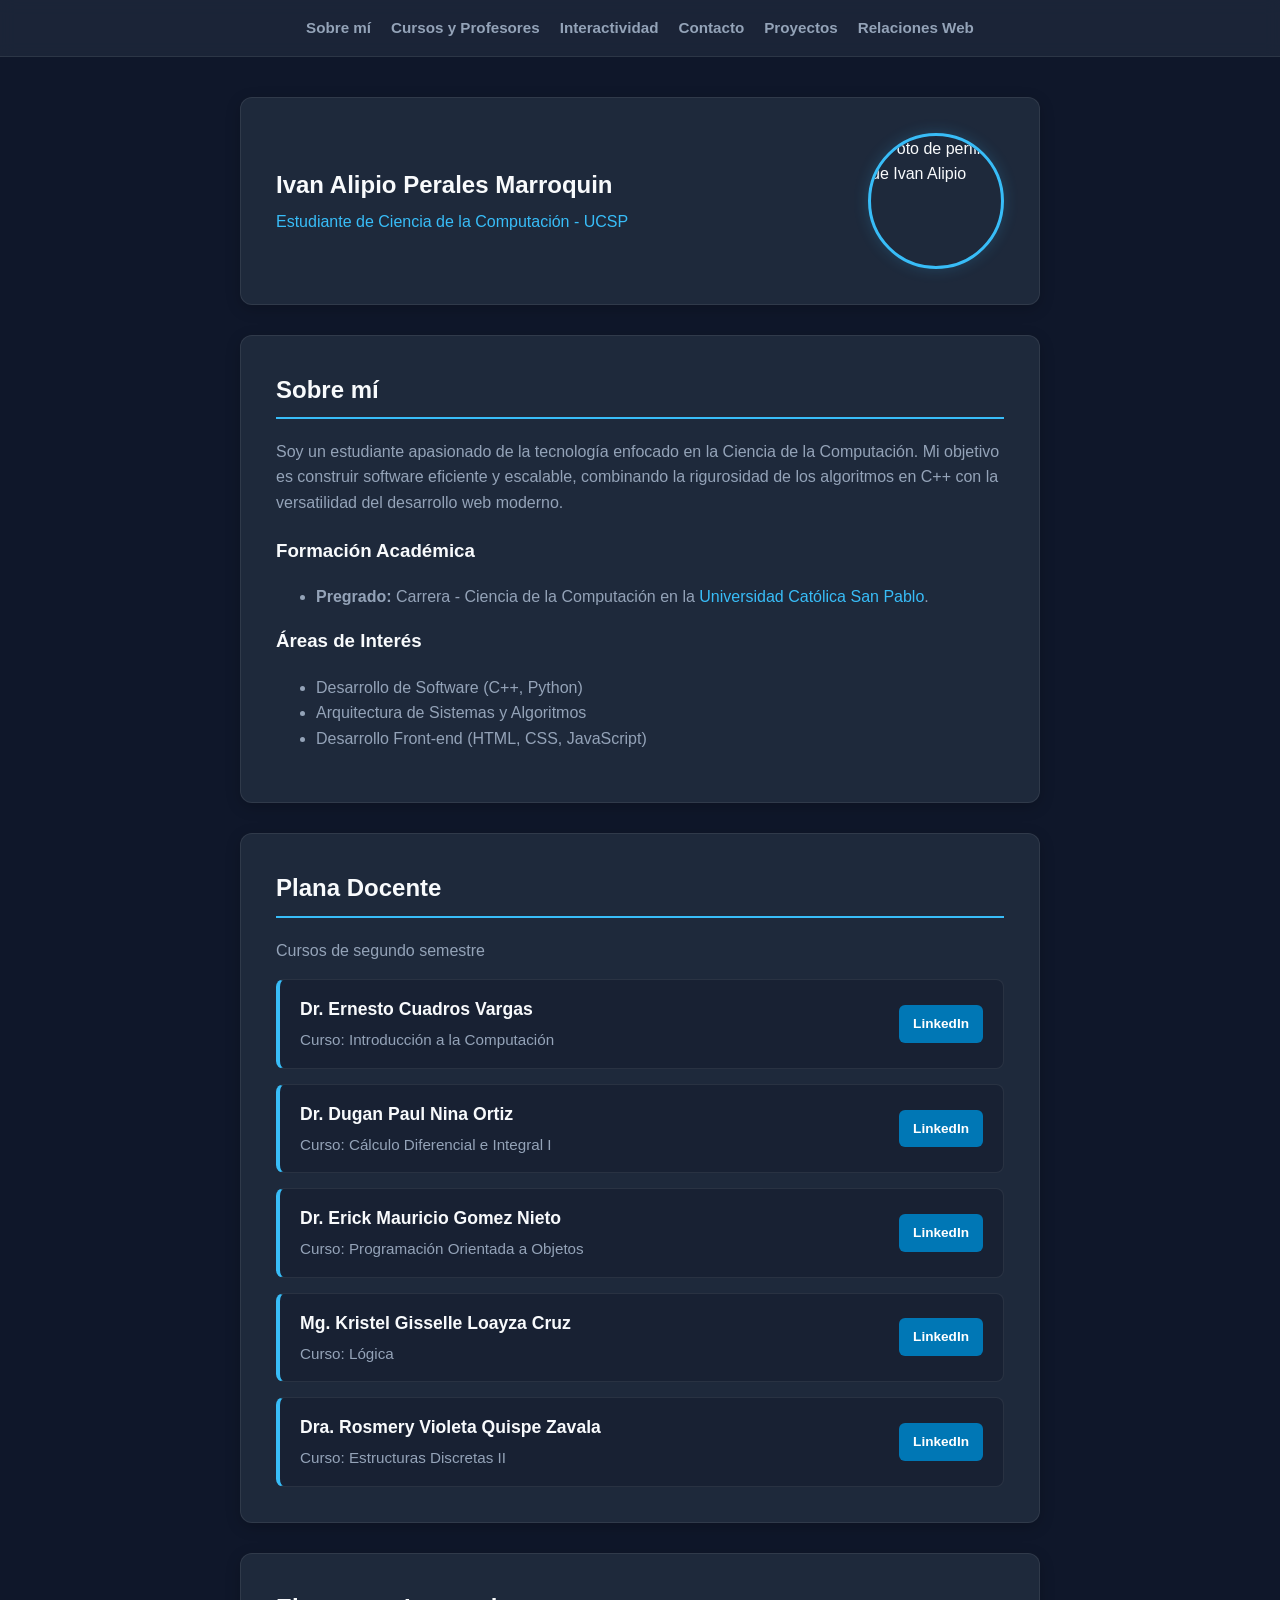
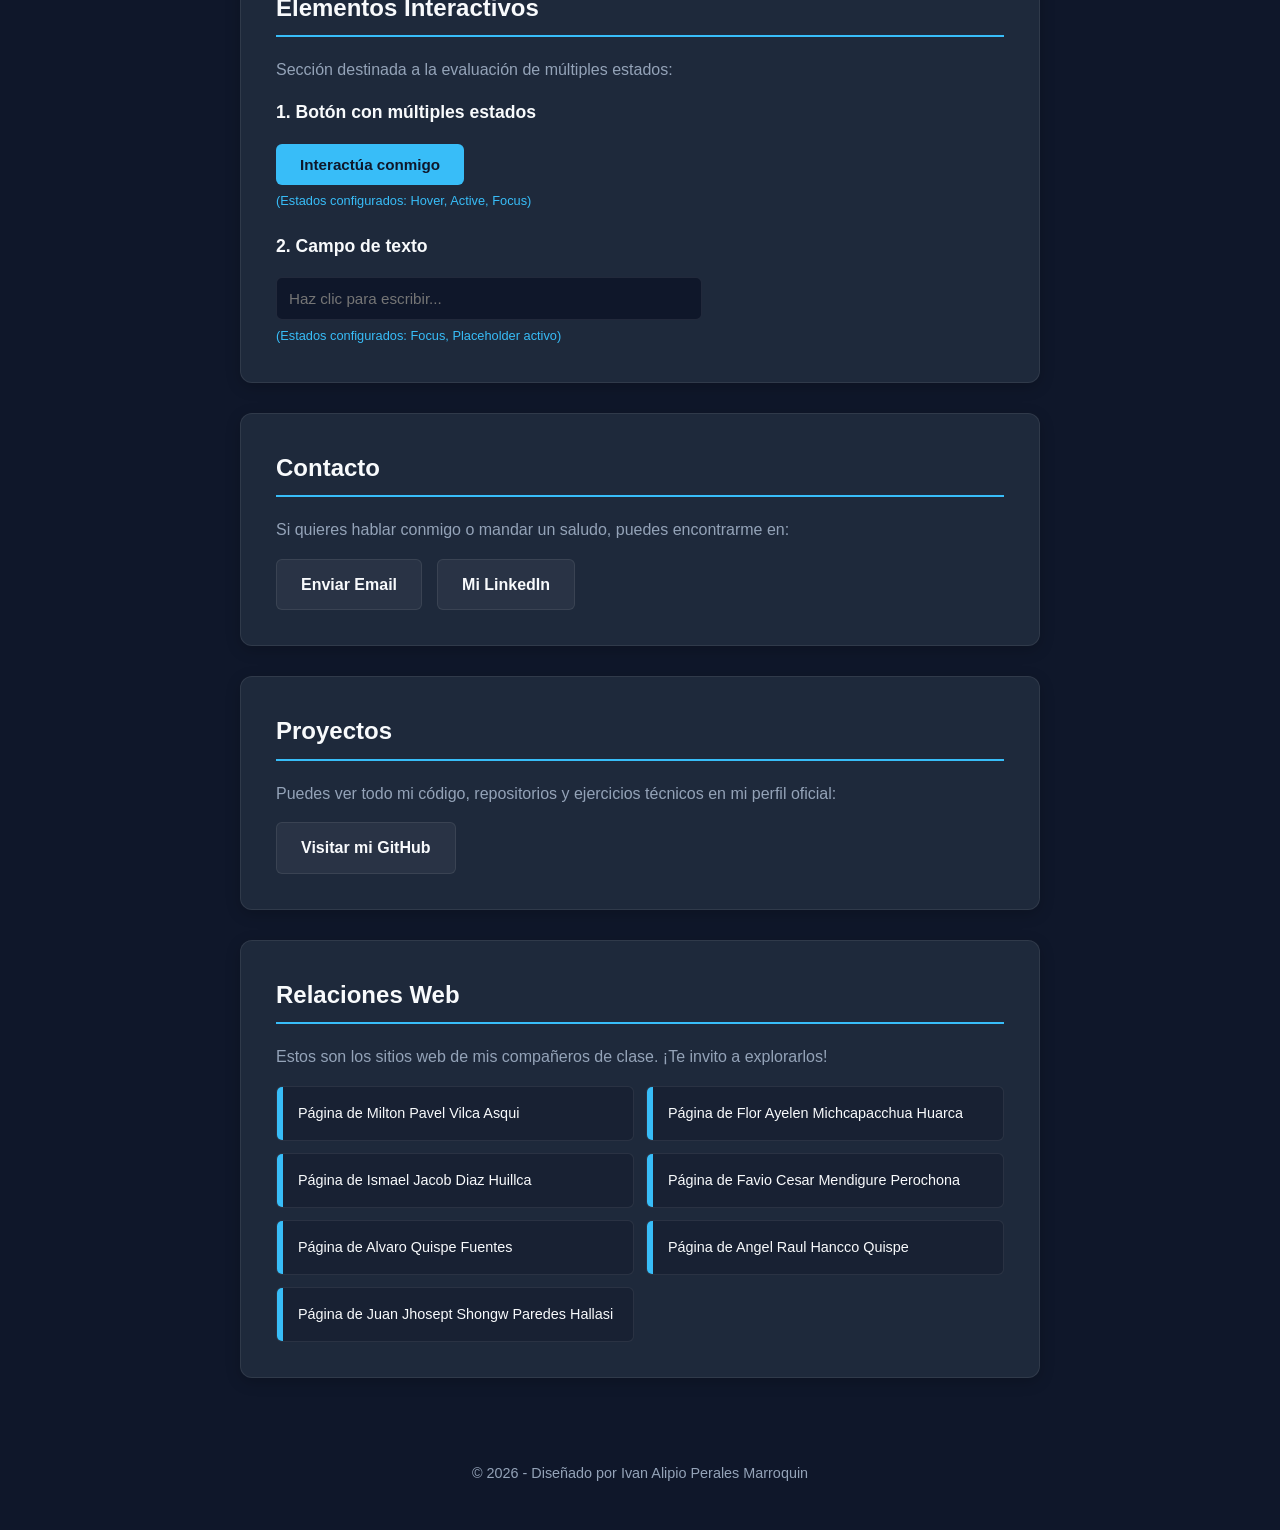
==== index.html @ 16fb468b "Update index.html" ====
<!DOCTYPE html>
<html lang="es">
<head>
    <meta charset="UTF-8">
    <meta name="viewport" content="width=device-width, initial-scale=1.0">
    <title>Ivan Alipio Perales Marroquin - Ciencia de la Computación | UCSP</title>
    <style>
        /* Paleta de colores Premium Oscuro (Sutil y Tecnológico) */
        :root {
            --bg-color: #0f172a;
            --card-bg: #1e293b;
            --text-main: #f8fafc;
            --text-muted: #94a3b8;
            --accent: #38bdf8;
            --accent-hover: #0ea5e9;
            --border-color: rgba(255, 255, 255, 0.08);
        }

        body {
            font-family: 'Segoe UI', Tahoma, Geneva, Verdana, sans-serif;
            background-color: var(--bg-color);
            color: var(--text-main);
            margin: 0;
            padding: 0;
            line-height: 1.6;
        }

        /* Menú de Navegación */
        header {
            background-color: rgba(30, 41, 59, 0.8);
            backdrop-filter: blur(8px);
            border-bottom: 1px solid var(--border-color);
            position: sticky;
            top: 0;
            z-index: 1000;
        }

        nav ul {
            list-style: none;
            display: flex;
            justify-content: center;
            margin: 0;
            padding: 15px 0;
            gap: 20px;
        }

        nav ul li a {
            text-decoration: none;
            color: var(--text-muted);
            font-weight: 600;
            font-size: 0.95rem;
            transition: color 0.2s ease;
        }

        nav ul li a:hover {
            color: var(--accent);
        }

        /* Contenedor Principal */
        main {
            max-width: 800px;
            margin: 40px auto;
            padding: 0 20px;
        }

        section {
            background: var(--card-bg);
            padding: 35px;
            margin-bottom: 30px;
            border-radius: 12px;
            box-shadow: 0 4px 15px rgba(0, 0, 0, 0.2);
            border: 1px solid var(--border-color);
        }

        h1, h2, h3 {
            margin-top: 0;
            color: var(--text-main);
        }

        h2 {
            border-bottom: 2px solid var(--accent);
            padding-bottom: 8px;
            font-size: 1.5rem;
        }

        p {
            color: var(--text-muted);
        }

        /* Cabecera de presentación */
        .presentacion-cabecera {
            display: flex;
            justify-content: space-between;
            align-items: center;
            flex-wrap: wrap;
            gap: 20px;
        }

        .foto-perfil {
            width: 130px;
            height: 130px;
            border-radius: 50%;
            object-fit: cover;
            border: 3px solid var(--accent);
            box-shadow: 0 0 15px rgba(56, 189, 248, 0.2);
        }

        /* Enlaces */
        a {
            color: var(--accent);
            text-decoration: none;
            transition: all 0.2s;
        }

        a:hover {
            color: var(--text-main);
            text-decoration: underline;
        }

        a:visited {
            color: #c084fc; /* Estado visitado en morado elegante */
        }

        /* Plana Docente - Tarjetas */
        .lista-profesores {
            display: flex;
            flex-direction: column;
            gap: 15px;
        }

        .tarjeta-profesor {
            display: flex;
            justify-content: space-between;
            align-items: center;
            background: rgba(15, 23, 42, 0.4);
            padding: 15px 20px;
            border-radius: 8px;
            border-left: 4px solid var(--accent);
            border-top: 1px solid var(--border-color);
            border-right: 1px solid var(--border-color);
            border-bottom: 1px solid var(--border-color);
        }

        .tarjeta-profesor h3 {
            margin: 0 0 5px 0;
            font-size: 1.1rem;
        }

        .tarjeta-profesor p {
            margin: 0;
            font-size: 0.95rem;
        }

        .linkedin-profe {
            background-color: #0077b5;
            color: white !important;
            padding: 8px 14px;
            border-radius: 6px;
            font-size: 0.85rem;
            font-weight: bold;
        }

        .linkedin-profe:hover {
            background-color: #005582;
            text-decoration: none;
            transform: translateY(-1px);
        }

        /* Elementos Interactivos Requeridos */
        .btn-interactivo {
            background-color: var(--accent);
            color: #0f172a;
            border: none;
            padding: 12px 24px;
            border-radius: 6px;
            cursor: pointer;
            font-weight: bold;
            font-size: 0.95rem;
            transition: all 0.2s ease;
        }

        .btn-interactivo:hover {
            background-color: var(--accent-hover); /* Hover */
            transform: translateY(-2px);
        }

        .btn-interactivo:active {
            transform: translateY(0); /* Active */
        }

        .btn-interactivo:focus {
            outline: 3px solid var(--text-main); /* Focus */
            outline-offset: 2px;
        }

        .entrada-interactiva {
            width: 100%;
            max-width: 400px;
            padding: 12px;
            background-color: var(--bg-color);
            border: 1px solid var(--border-color);
            border-radius: 6px;
            color: var(--text-main);
            font-size: 0.95rem;
            transition: all 0.2s;
        }

        .entrada-interactiva:focus {
            outline: none;
            border-color: var(--accent);
            box-shadow: 0 0 8px rgba(56, 189, 248, 0.3);
        }

        small {
            color: var(--accent);
            display: block;
            margin-top: 6px;
            font-size: 0.8rem;
        }

        /* Contacto y Proyectos */
        .redes, .contenedor-enlace-github {
            display: flex;
            gap: 15px;
            margin-top: 15px;
        }

        .boton-contacto, .boton-github {
            background-color: rgba(255, 255, 255, 0.05);
            border: 1px solid var(--border-color);
            color: var(--text-main) !important;
            padding: 12px 24px;
            border-radius: 6px;
            font-weight: bold;
            transition: all 0.2s;
        }

        .boton-contacto:hover, .boton-github:hover {
            background-color: var(--accent);
            color: #0f172a !important;
            text-decoration: none;
            border-color: var(--accent);
        }

        /* Relaciones Web - Tarjetas de Compañeros */
        .contenedor-cards-compañeros {
            display: grid;
            grid-template-columns: 1fr 1fr;
            gap: 12px;
            margin-top: 15px;
        }

        @media (max-width: 600px) {
            .contenedor-cards-compañeros {
                grid-template-columns: 1fr;
            }
        }

        .card-compañero {
            display: flex;
            background: rgba(15, 23, 42, 0.4);
            border: 1px solid var(--border-color);
            border-radius: 6px;
            overflow: hidden;
            color: var(--text-main) !important;
            transition: all 0.2s;
        }

        .card-compañero:hover {
            transform: translateY(-2px);
            border-color: var(--accent);
            box-shadow: 0 4px 12px rgba(56, 189, 248, 0.1);
            text-decoration: none;
        }

        .barra-lateral {
            width: 6px;
            background-color: var(--accent);
        }

        .card-compañero span {
            padding: 15px;
            font-size: 0.9rem;
            font-weight: 500;
        }

        /* Footer */
        footer {
            text-align: center;
            padding: 30px;
            color: var(--text-muted);
            font-size: 0.9rem;
        }
    </style>
</head>
<body>

    <header>
        <nav>
            <ul>
                <li><a href="#sobre-mi">Sobre mí</a></li>
                <li><a href="#profesores">Cursos y Profesores</a></li>
                <li><a href="#interactividad">Interactividad</a></li>
                <li><a href="#contacto">Contacto</a></li>
                <li><a href="#proyectos">Proyectos</a></li>
                <li><a href="#relaciones-web">Relaciones Web</a></li> 
            </ul>
        </nav>
    </header>

    <main>
        <!-- Presentación Cabecera -->
        <section id="presentacion">
            <div class="presentacion-cabecera">
                <div>
                    <h1 style="margin-bottom: 5px;">Ivan Alipio Perales Marroquin</h1>
                    <p style="margin: 0; color: var(--accent);">Estudiante de Ciencia de la Computación - UCSP</p>
                </div>
                <!-- ESPACIO PARA TU FOTO (Sube tu foto con el nombre "yo.jpg" o cambia la ruta) -->
                <img src="yo.jpg" alt="Foto de perfil de Ivan Alipio" class="foto-perfil">
            </div>
        </section>

        <!-- Detalle Sobre Mí -->
        <section id="sobre-mi">
            <h2>Sobre mí</h2>
            <p>Soy un estudiante apasionado de la tecnología enfocado en la Ciencia de la Computación. Mi objetivo es construir software eficiente y escalable, combinando la rigurosidad de los algoritmos en C++ con la versatilidad del desarrollo web moderno.</p>

            <div class="cv-detalles">
                <h3 style="margin-top: 20px;">Formación Académica</h3>
                <ul style="color: var(--text-muted);">
                    <li><strong>Pregrado:</strong> Carrera - Ciencia de la Computación en la <a href="https://ucsp.edu.pe/" target="_blank">Universidad Católica San Pablo</a>.</li>
                </ul>

                <h3>Áreas de Interés</h3>
                <ul style="color: var(--text-muted);">
                    <li>Desarrollo de Software (C++, Python)</li>
                    <li>Arquitectura de Sistemas y Algoritmos</li>
                    <li>Desarrollo Front-end (HTML, CSS, JavaScript)</li>
                </ul>
            </div>
        </section>

        <!-- Plana Docente -->
        <section id="profesores">
            <h2>Plana Docente</h2>
            <p>Cursos de segundo semestre</p>
    
            <div class="lista-profesores">
                <article class="tarjeta-profesor">
                    <div class="info-profe">
                        <h3>Dr. Ernesto Cuadros Vargas</h3>
                        <p>Curso: Introducción a la Computación</p>
                    </div>
                    <a href="https://www.linkedin.com/in/ecuadrosv/" target="_blank" class="linkedin-profe">LinkedIn</a>
                </article>

                <article class="tarjeta-profesor">
                    <div class="info-profe">
                        <h3>Dr. Dugan Paul Nina Ortiz</h3>
                        <p>Curso: Cálculo Diferencial e Integral I</p>
                    </div>
                    <a href="https://www.linkedin.com/in/dugan-paul-nina-ortiz-ab875774/" target="_blank" class="linkedin-profe">LinkedIn</a>
                </article>
                
                <article class="tarjeta-profesor">
                    <div class="info-profe">
                        <h3>Dr. Erick Mauricio Gomez Nieto</h3>
                        <p>Curso: Programación Orientada a Objetos</p>
                    </div>
                    <a href="https://www.linkedin.com/in/erick-gomez-nieto-24210130/" target="_blank" class="linkedin-profe">LinkedIn</a>
                </article>
                
                <article class="tarjeta-profesor">
                    <div class="info-profe">
                        <h3>Mg. Kristel Gisselle Loayza Cruz</h3>
                        <p>Curso: Lógica</p>
                    </div>
                    <a href="https://www.linkedin.com/in/kristel-gisselle-loayza-cruz-abb3b039b/" target="_blank" class="linkedin-profe">LinkedIn</a>
                </article>

                <article class="tarjeta-profesor">
                    <div class="info-profe">
                        <h3>Dra. Rosmery Violeta Quispe Zavala</h3>
                        <p>Curso: Estructuras Discretas II</p>
                    </div>
                    <a href="https://www.linkedin.com/in/rosmery-violeta-quispe-zavala-58374638/" target="_blank" class="linkedin-profe">LinkedIn</a>
                </article>
            </div>
        </section>

        <!-- Estados Interactivos Obligatorios para la nota -->
        <section id="interactividad">
            <h2>Elementos Interactivos</h2>
            <p>Sección destinada a la evaluación de múltiples estados:</p>
            
            <div style="margin-bottom: 20px;">
                <h3 style="font-size: 1.1rem;">1. Botón con múltiples estados</h3>
                <button class="btn-interactivo">Interactúa conmigo</button>
                <small>(Estados configurados: Hover, Active, Focus)</small>
            </div>

            <div>
                <h3 style="font-size: 1.1rem;">2. Campo de texto</h3>
                <input type="text" class="entrada-interactiva" placeholder="Haz clic para escribir...">
                <small>(Estados configurados: Focus, Placeholder activo)</small>
            </div>
        </section>

        <!-- Contacto (Listo para tus enlaces) -->
        <section id="contacto">
            <h2>Contacto</h2>
            <p>Si quieres hablar conmigo o mandar un saludo, puedes encontrarme en:</p>
            <div class="redes">
                <!-- REEMPLAZA EL ENLACE CON TU CORREO ELECTRÓNICO REAL -->
                <a href="mailto:tu.correo@ucsp.edu.pe" class="boton-contacto">Enviar Email</a>
                <!-- PEGA AQUÍ TU ENLACE REAL DE LINKEDIN REEMPLAZANDO EL '#' -->
                <a href="#" target="_blank" class="boton-contacto">Mi LinkedIn</a>
            </div>
        </section>

        <!-- Proyectos (Listo para tu enlace) -->
        <section id="proyectos">
            <h2>Proyectos</h2>
            <p>Puedes ver todo mi código, repositorios y ejercicios técnicos en mi perfil oficial:</p>
            <div class="contenedor-enlace-github">
                <!-- PEGA AQUÍ TU ENLACE REAL DE GITHUB REEMPLAZANDO EL '#' -->
                <a href="#" target="_blank" class="boton-github">Visitar mi GitHub</a>
            </div>
        </section>

        <!-- Relaciones Web (PageRank completo de tus compañeros) -->
        <section id="relaciones-web">
            <h2>Relaciones Web</h2>
            <p>Estos son los sitios web de mis compañeros de clase. ¡Te invito a explorarlos!</p>
            
            <div class="contenedor-cards-compañeros">
                <a href="https://09mva.github.io/Proyectos/" target="_blank" class="card-compañero">
                    <div class="barra-lateral"></div>
                    <span>Página de Milton Pavel Vilca Asqui</span>
                </a>

                <a href="https://ayelen11.github.io/flor-ayelen-michcapacchua-huarca/" target="_blank" class="card-compañero">
                    <div class="barra-lateral"></div>
                    <span>Página de Flor Ayelen Michcapacchua Huarca</span>
                </a>

                <a href="https://cdnglm.github.io/" target="_blank" class="card-compañero">
                    <div class="barra-lateral"></div>
                    <span>Página de Ismael Jacob Diaz Huillca</span>
                </a>

                <a href="https://faviom15.github.io/favio-cesar-portfolio/" target="_blank" class="card-compañero">
                    <div class="barra-lateral"></div>
                    <span>Página de Favio Cesar Mendigure Perochona</span>
                </a>

                <a href="https://alvaroqu.github.io/" target="_blank" class="card-compañero">
                    <div class="barra-lateral"></div>
                    <span>Página de Alvaro Quispe Fuentes</span>
                </a>

                <a href="https://angel-hancco.github.io/" target="_blank" class="card-compañero">
                    <div class="barra-lateral"></div>
                    <span>Página de Angel Raul Hancco Quispe</span>
                </a>

                <a href="https://jhshongw08.github.io/juanjosheptshongwparedesallasi/" target="_blank" class="card-compañero">
                    <div class="barra-lateral"></div>
                    <span>Página de Juan Jhosept Shongw Paredes Hallasi</span>
                </a>
            </div>
        </section>
    </main>

    <footer>
        <p>&copy; 2026 - Diseñado por Ivan Alipio Perales Marroquin</p>
    </footer>

</body>
</html>
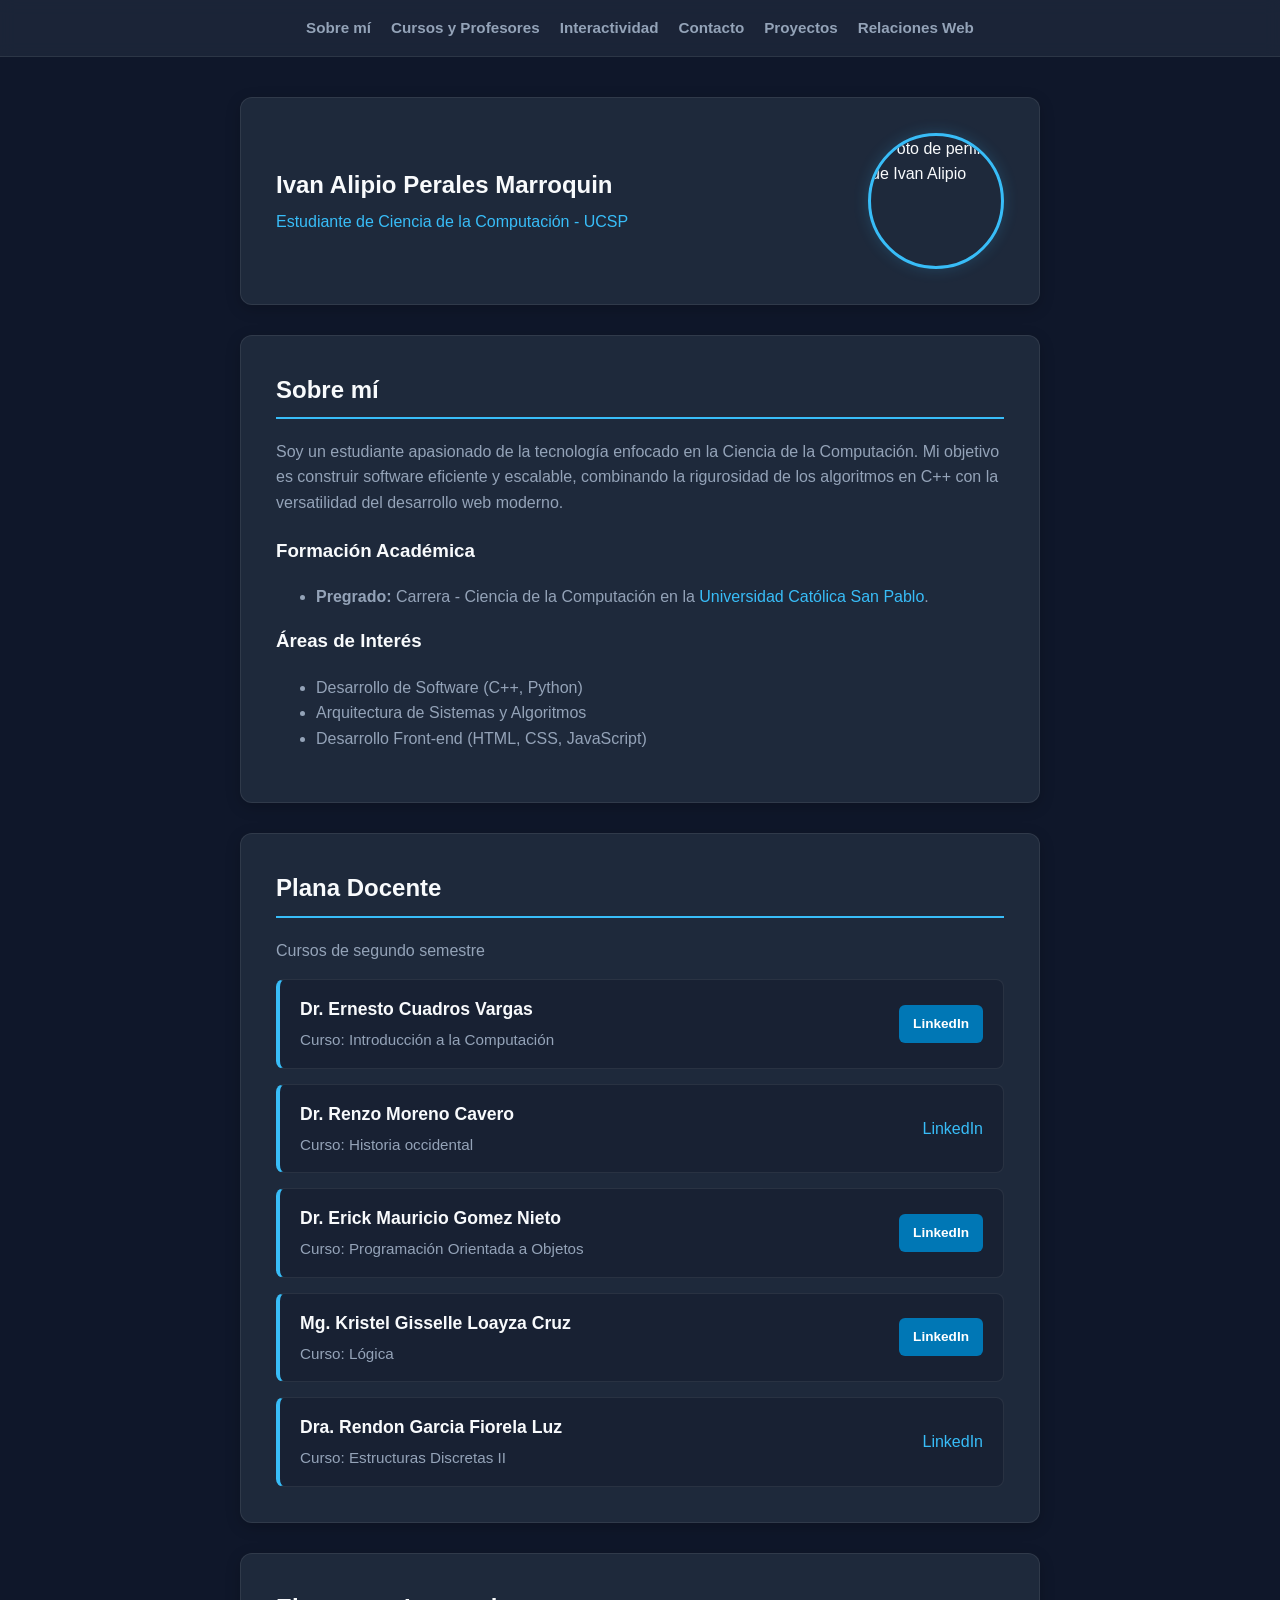
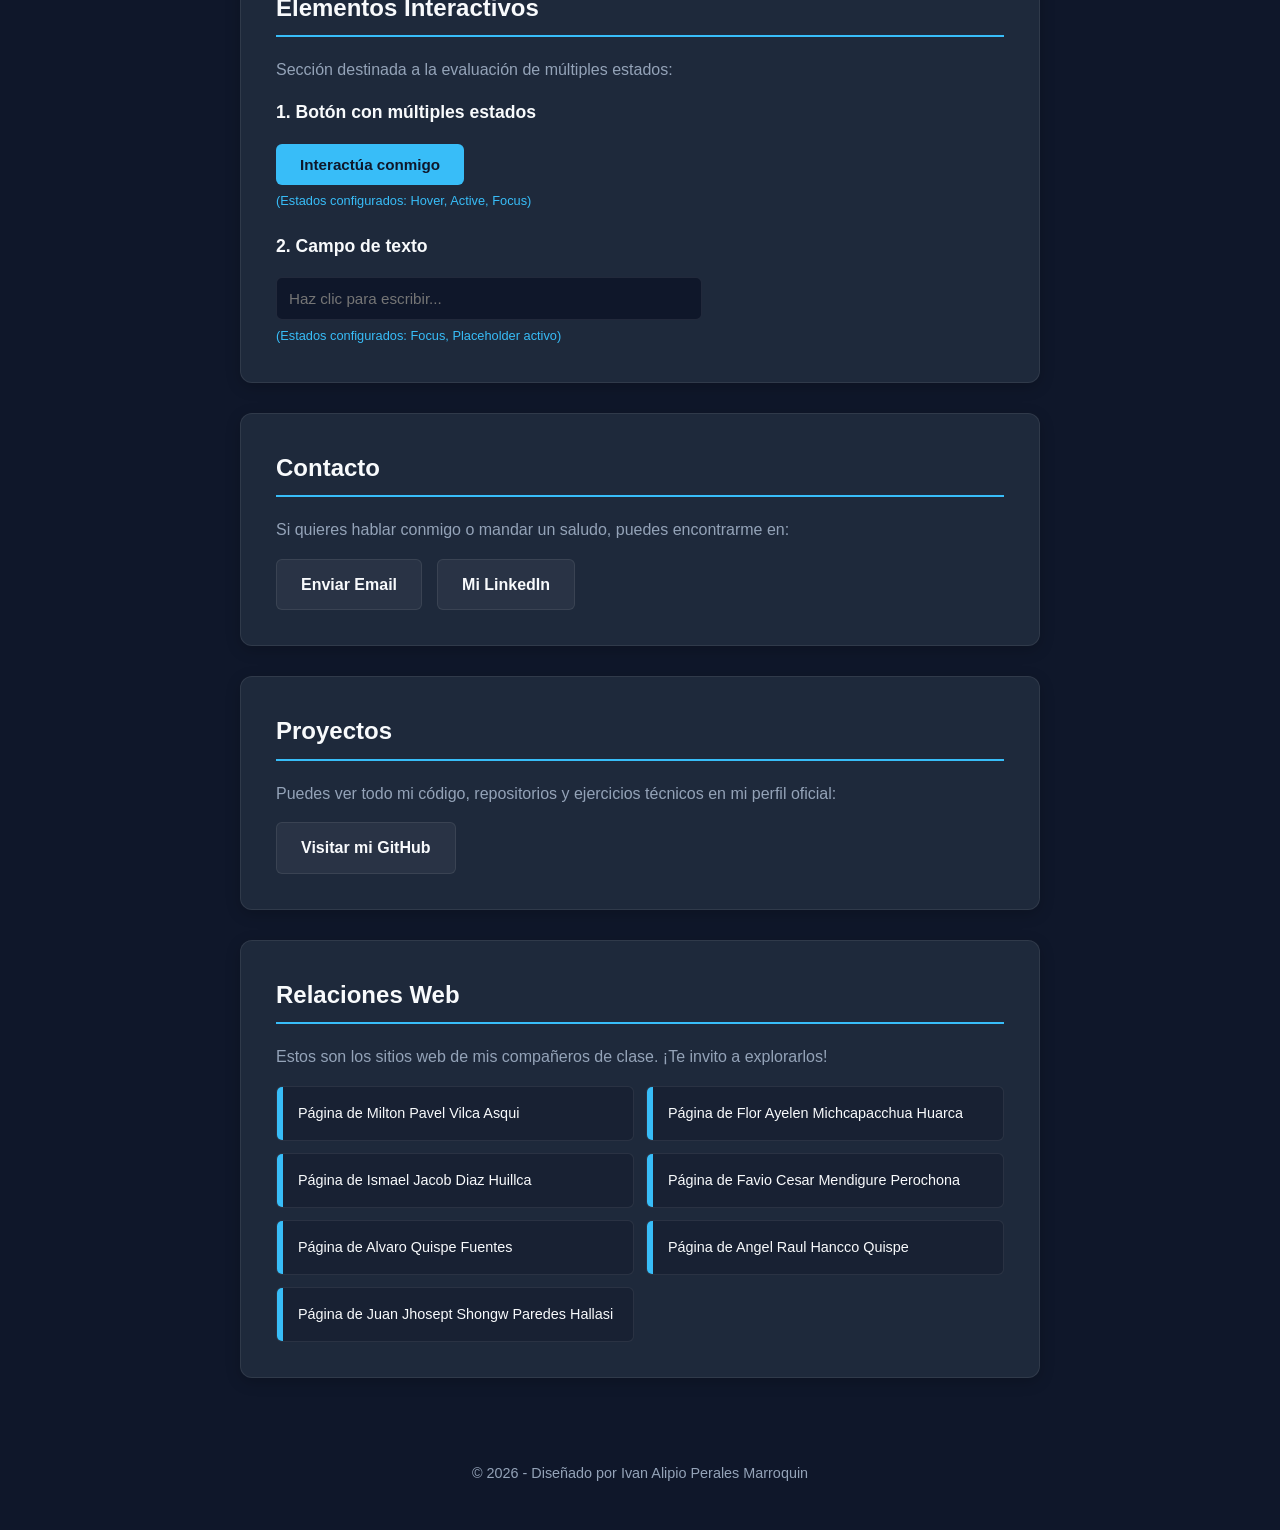
==== commit e6029761: "Update index.html" ====
--- a/index.html
+++ b/index.html
@@ -357,10 +357,10 @@
 
                 <article class="tarjeta-profesor">
                     <div class="info-profe">
-                        <h3>Dr. Dugan Paul Nina Ortiz</h3>
-                        <p>Curso: Cálculo Diferencial e Integral I</p>
+                        <h3>Dr. Renzo Moreno Cavero</h3>
+                        <p>Curso: Historia occidental</p>
                     </div>
-                    <a href="https://www.linkedin.com/in/dugan-paul-nina-ortiz-ab875774/" target="_blank" class="linkedin-profe">LinkedIn</a>
+                    <a href="rmoreno@ucsp.edu.pe">LinkedIn</a>
                 </article>
                 
                 <article class="tarjeta-profesor">
@@ -381,10 +381,10 @@
 
                 <article class="tarjeta-profesor">
                     <div class="info-profe">
-                        <h3>Dra. Rosmery Violeta Quispe Zavala</h3>
+                        <h3>Dra. Rendon Garcia Fiorela Luz </h3>
                         <p>Curso: Estructuras Discretas II</p>
                     </div>
-                    <a href="https://www.linkedin.com/in/rosmery-violeta-quispe-zavala-58374638/" target="_blank" class="linkedin-profe">LinkedIn</a>
+                    <a href="https://www.linkedin.com/in/fiorella-luz-romero-g%C3%B3mez-1a6702138/">LinkedIn</a>
                 </article>
             </div>
         </section>
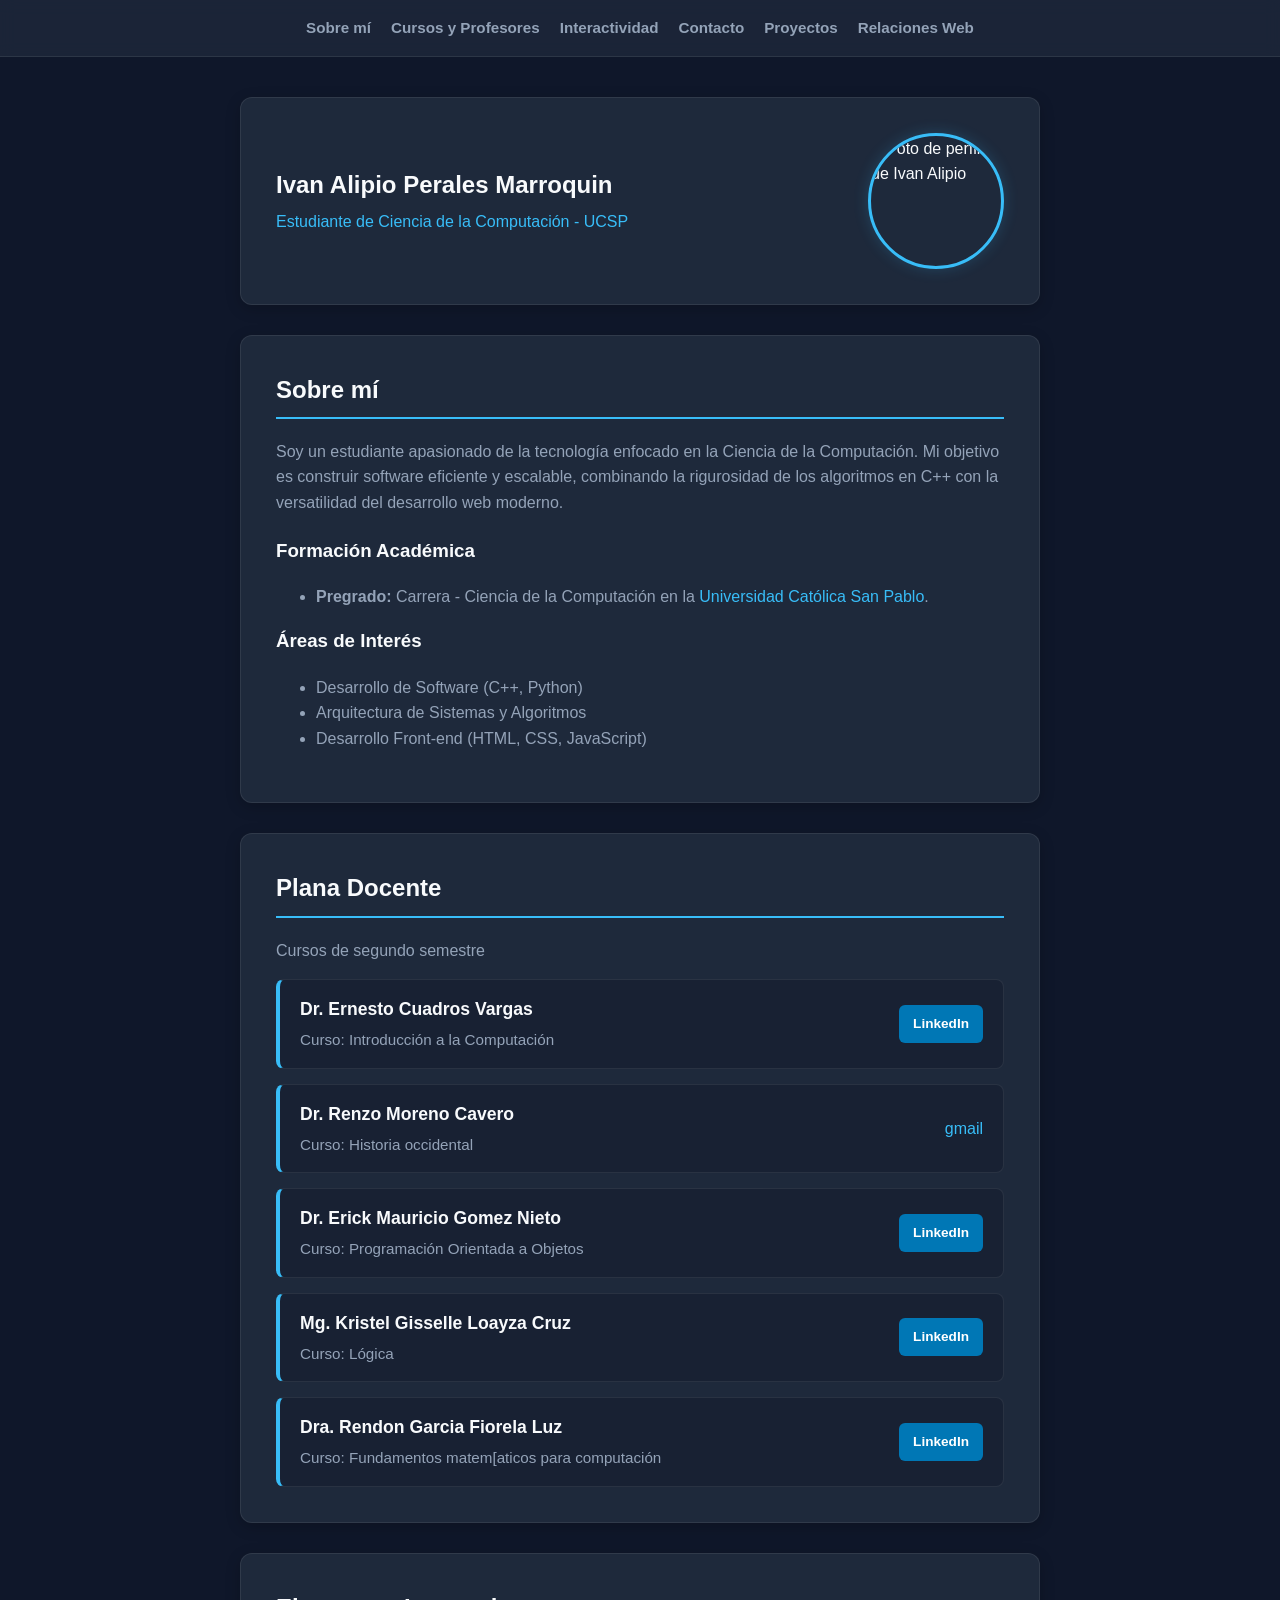
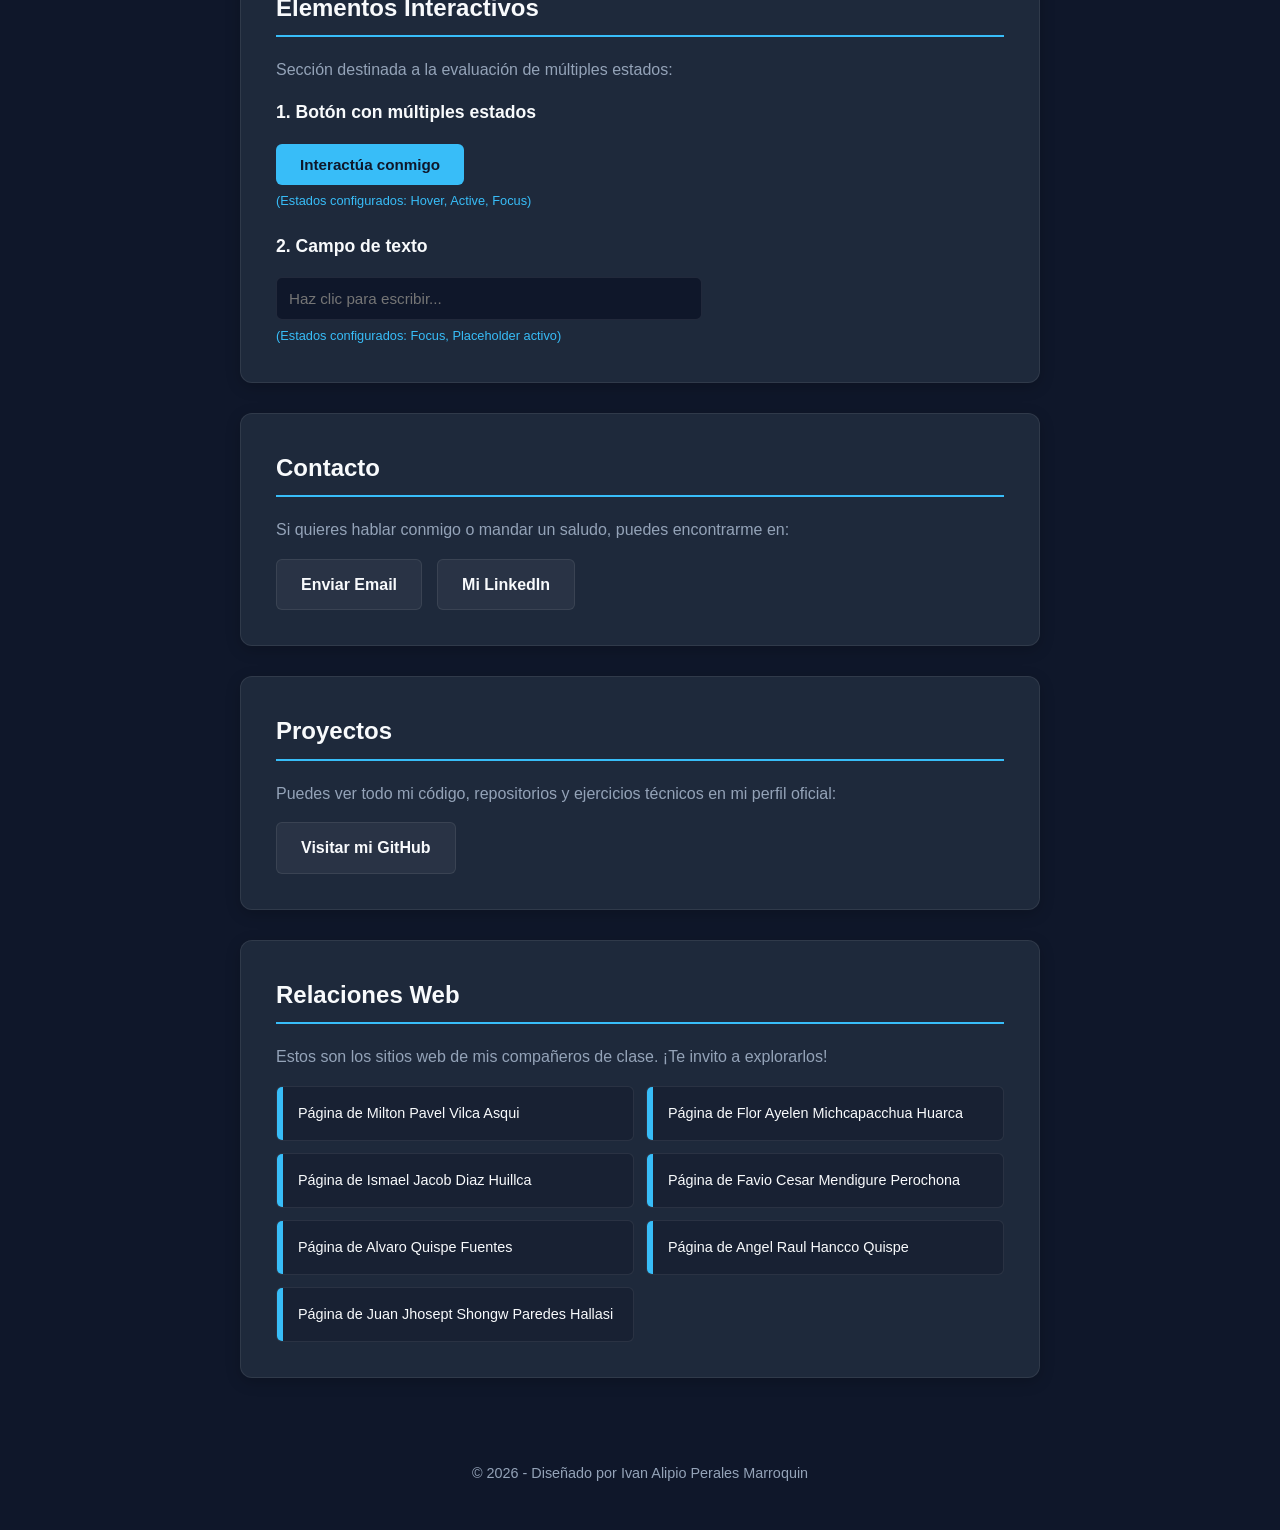
==== commit 768d4d62: "Update index.html" ====
--- a/index.html
+++ b/index.html
@@ -360,7 +360,7 @@
                         <h3>Dr. Renzo Moreno Cavero</h3>
                         <p>Curso: Historia occidental</p>
                     </div>
-                    <a href="rmoreno@ucsp.edu.pe">LinkedIn</a>
+                    <a href="rmoreno@ucsp.edu.pe">gmail</a>
                 </article>
                 
                 <article class="tarjeta-profesor">
@@ -382,9 +382,9 @@
                 <article class="tarjeta-profesor">
                     <div class="info-profe">
                         <h3>Dra. Rendon Garcia Fiorela Luz </h3>
-                        <p>Curso: Estructuras Discretas II</p>
+                        <p>Curso: Fundamentos matem[aticos para computación</p>
                     </div>
-                    <a href="https://www.linkedin.com/in/fiorella-luz-romero-g%C3%B3mez-1a6702138/">LinkedIn</a>
+                    <a href="https://www.linkedin.com/in/fiorella-luz-romero-g%C3%B3mez-1a6702138/" target="_blank" class="linkedin-profe">LinkedIn</a>
                 </article>
             </div>
         </section>
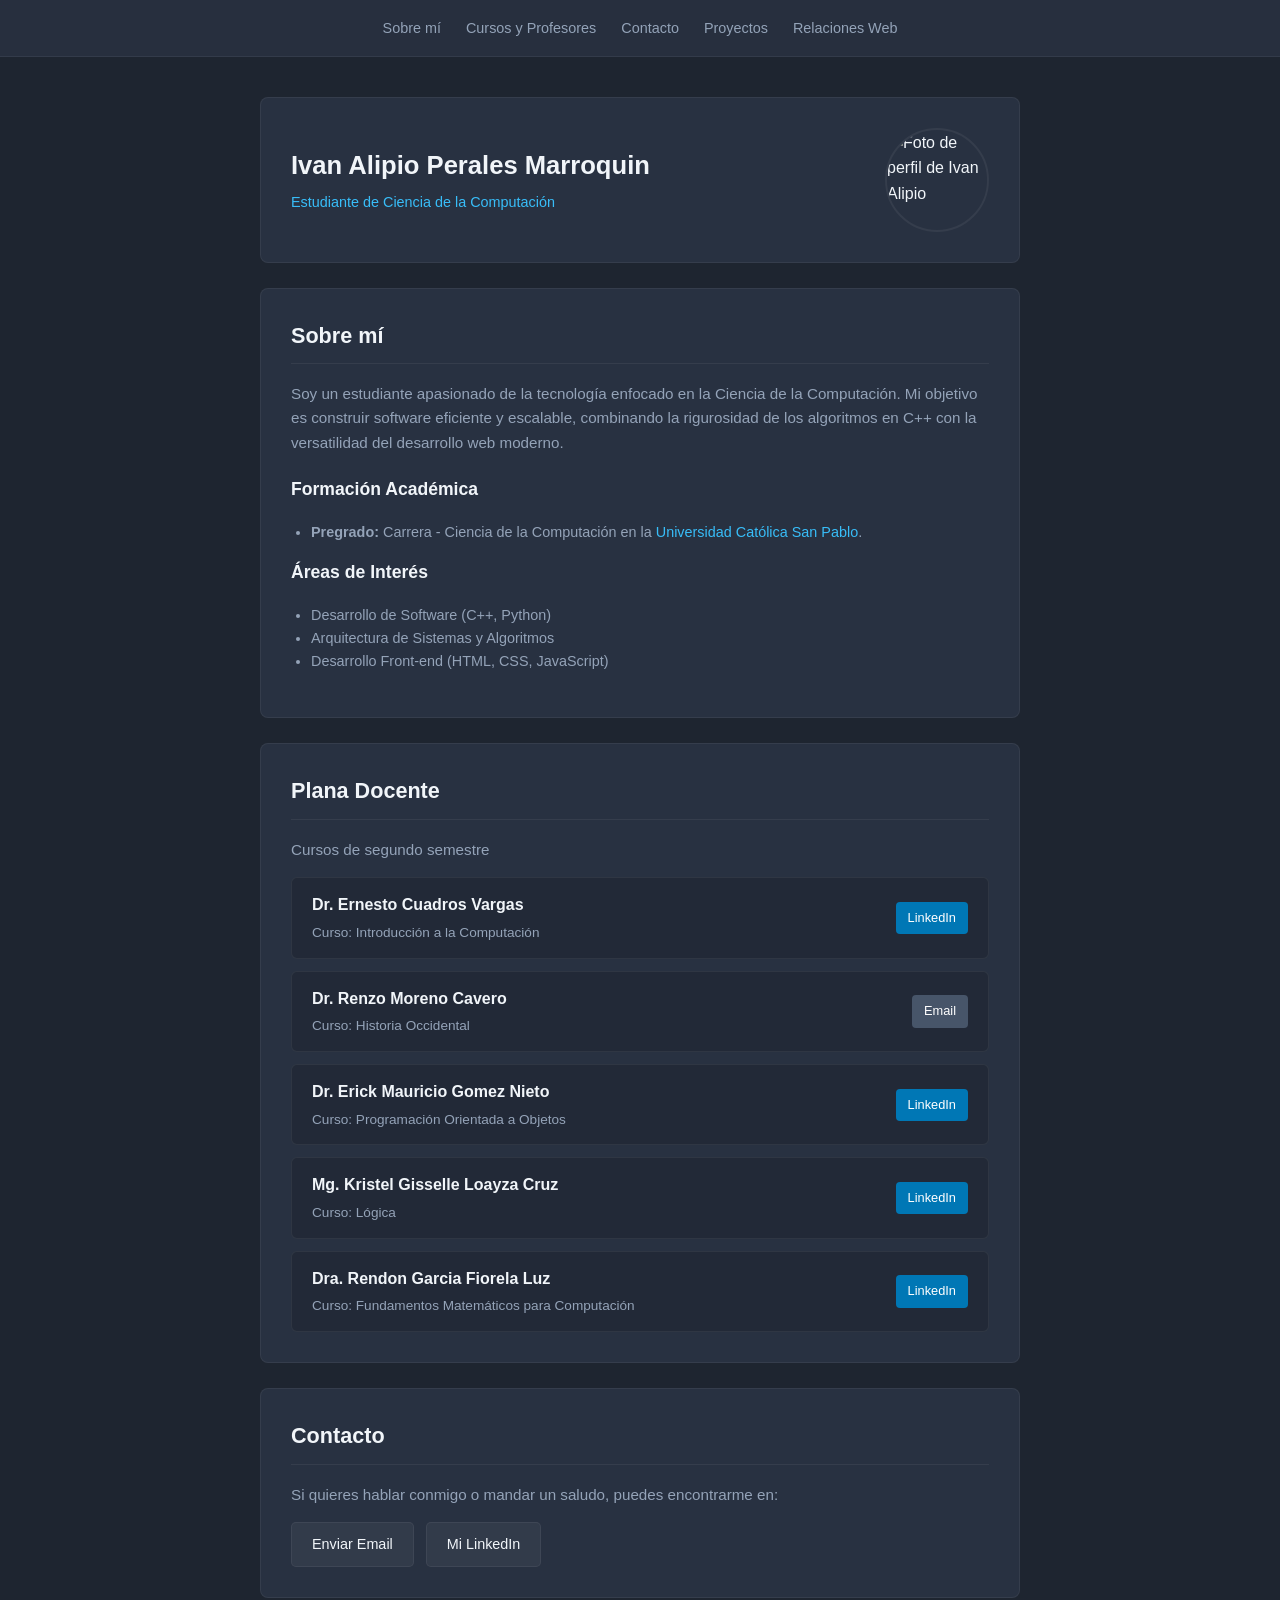
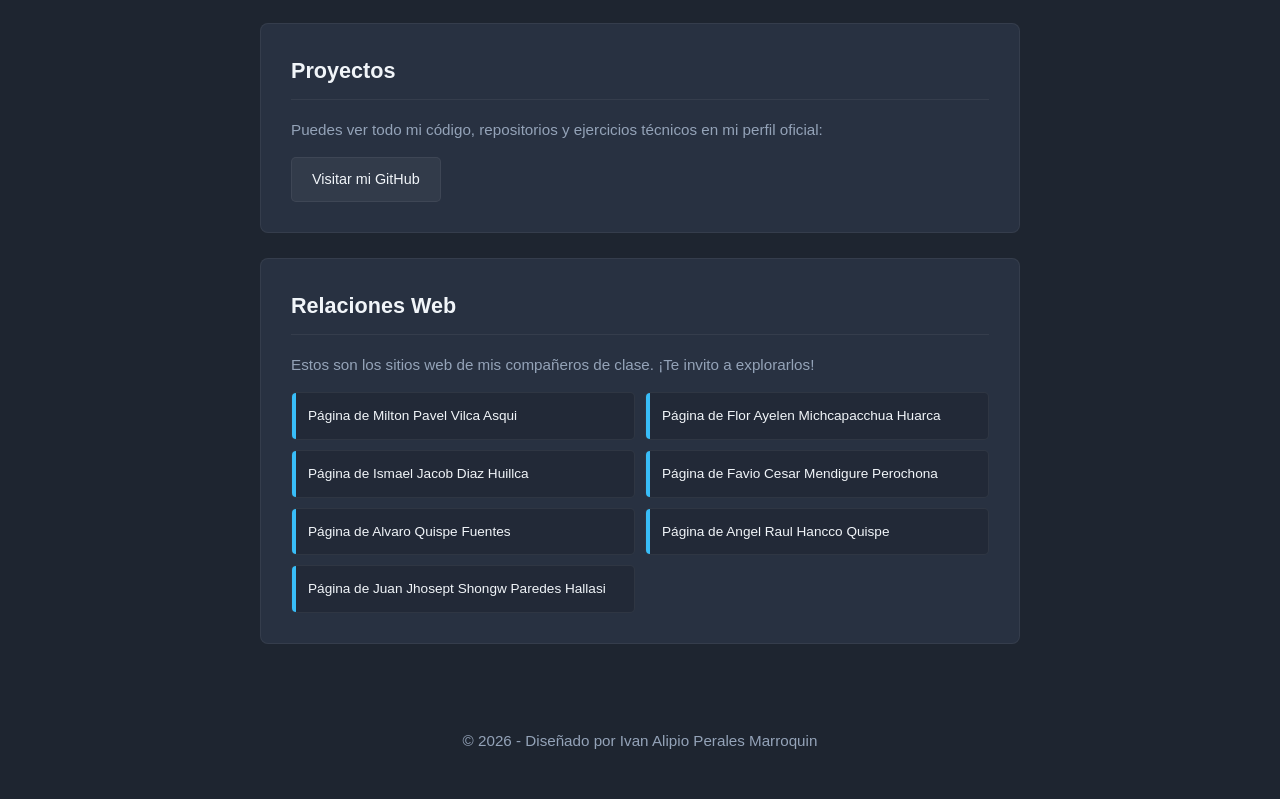
==== commit 9cf30203: "Update index.html" ====
--- a/index.html
+++ b/index.html
@@ -5,19 +5,19 @@
     <meta name="viewport" content="width=device-width, initial-scale=1.0">
     <title>Ivan Alipio Perales Marroquin - Ciencia de la Computación | UCSP</title>
     <style>
-        /* Paleta de colores Premium Oscuro (Sutil y Tecnológico) */
+        /* Paleta Minimalista y Orgánica (Sutil) */
         :root {
-            --bg-color: #0f172a;
-            --card-bg: #1e293b;
-            --text-main: #f8fafc;
+            --bg-color: #1e2530; /* Gris pizarra natural, menos saturado */
+            --card-bg: #283141; /* Contraste suave para las secciones */
+            --text-main: #f1f5f9;
             --text-muted: #94a3b8;
             --accent: #38bdf8;
-            --accent-hover: #0ea5e9;
-            --border-color: rgba(255, 255, 255, 0.08);
+            --accent-hover: #7dd3fc;
+            --border-color: rgba(255, 255, 255, 0.06);
         }
 
         body {
-            font-family: 'Segoe UI', Tahoma, Geneva, Verdana, sans-serif;
+            font-family: -apple-system, BlinkMacSystemFont, "Segoe UI", Roboto, Helvetica, Arial, sans-serif;
             background-color: var(--bg-color);
             color: var(--text-main);
             margin: 0;
@@ -27,8 +27,7 @@
 
         /* Menú de Navegación */
         header {
-            background-color: rgba(30, 41, 59, 0.8);
-            backdrop-filter: blur(8px);
+            background-color: rgba(40, 49, 65, 0.9);
             border-bottom: 1px solid var(--border-color);
             position: sticky;
             top: 0;
@@ -41,14 +40,14 @@
             justify-content: center;
             margin: 0;
             padding: 15px 0;
-            gap: 20px;
+            gap: 25px;
         }
 
         nav ul li a {
             text-decoration: none;
             color: var(--text-muted);
-            font-weight: 600;
-            font-size: 0.95rem;
+            font-weight: 500;
+            font-size: 0.9rem;
             transition: color 0.2s ease;
         }
 
@@ -58,33 +57,34 @@
 
         /* Contenedor Principal */
         main {
-            max-width: 800px;
+            max-width: 760px;
             margin: 40px auto;
             padding: 0 20px;
         }
 
         section {
             background: var(--card-bg);
-            padding: 35px;
-            margin-bottom: 30px;
-            border-radius: 12px;
-            box-shadow: 0 4px 15px rgba(0, 0, 0, 0.2);
+            padding: 30px;
+            margin-bottom: 25px;
+            border-radius: 8px;
             border: 1px solid var(--border-color);
         }
 
         h1, h2, h3 {
             margin-top: 0;
             color: var(--text-main);
+            font-weight: 600;
         }
 
         h2 {
-            border-bottom: 2px solid var(--accent);
-            padding-bottom: 8px;
-            font-size: 1.5rem;
+            border-bottom: 1px solid var(--border-color);
+            padding-bottom: 10px;
+            font-size: 1.35rem;
         }
 
         p {
             color: var(--text-muted);
+            font-size: 0.95rem;
         }
 
         /* Cabecera de presentación */
@@ -97,156 +97,108 @@
         }
 
         .foto-perfil {
-            width: 130px;
-            height: 130px;
+            width: 100px;
+            height: 100px;
             border-radius: 50%;
             object-fit: cover;
-            border: 3px solid var(--accent);
-            box-shadow: 0 0 15px rgba(56, 189, 248, 0.2);
+            border: 2px solid var(--border-color);
         }
 
         /* Enlaces */
         a {
             color: var(--accent);
             text-decoration: none;
-            transition: all 0.2s;
+            transition: color 0.2s;
         }
 
         a:hover {
-            color: var(--text-main);
-            text-decoration: underline;
+            color: var(--accent-hover);
         }
 
         a:visited {
-            color: #c084fc; /* Estado visitado en morado elegante */
+            color: #c084fc;
         }
 
         /* Plana Docente - Tarjetas */
         .lista-profesores {
             display: flex;
             flex-direction: column;
-            gap: 15px;
+            gap: 12px;
         }
 
         .tarjeta-profesor {
             display: flex;
             justify-content: space-between;
             align-items: center;
-            background: rgba(15, 23, 42, 0.4);
-            padding: 15px 20px;
-            border-radius: 8px;
-            border-left: 4px solid var(--accent);
-            border-top: 1px solid var(--border-color);
-            border-right: 1px solid var(--border-color);
-            border-bottom: 1px solid var(--border-color);
+            background: rgba(0, 0, 0, 0.15);
+            padding: 14px 20px;
+            border-radius: 6px;
+            border: 1px solid var(--border-color);
         }
 
         .tarjeta-profesor h3 {
-            margin: 0 0 5px 0;
-            font-size: 1.1rem;
+            margin: 0 0 4px 0;
+            font-size: 1rem;
         }
 
         .tarjeta-profesor p {
             margin: 0;
-            font-size: 0.95rem;
-        }
-
-        .linkedin-profe {
+            font-size: 0.85rem;
+        }
+
+        /* Estilización unificada para los botones de las tarjetas */
+        .btn-tarjeta {
+            color: white !important;
+            padding: 6px 12px;
+            border-radius: 4px;
+            font-size: 0.8rem;
+            font-weight: 500;
+            text-decoration: none !important;
+        }
+
+        .btn-linkedin {
             background-color: #0077b5;
-            color: white !important;
-            padding: 8px 14px;
-            border-radius: 6px;
-            font-size: 0.85rem;
-            font-weight: bold;
-        }
-
-        .linkedin-profe:hover {
-            background-color: #005582;
-            text-decoration: none;
-            transform: translateY(-1px);
-        }
-
-        /* Elementos Interactivos Requeridos */
-        .btn-interactivo {
-            background-color: var(--accent);
-            color: #0f172a;
-            border: none;
-            padding: 12px 24px;
-            border-radius: 6px;
-            cursor: pointer;
-            font-weight: bold;
-            font-size: 0.95rem;
-            transition: all 0.2s ease;
-        }
-
-        .btn-interactivo:hover {
-            background-color: var(--accent-hover); /* Hover */
-            transform: translateY(-2px);
-        }
-
-        .btn-interactivo:active {
-            transform: translateY(0); /* Active */
-        }
-
-        .btn-interactivo:focus {
-            outline: 3px solid var(--text-main); /* Focus */
-            outline-offset: 2px;
-        }
-
-        .entrada-interactiva {
-            width: 100%;
-            max-width: 400px;
-            padding: 12px;
-            background-color: var(--bg-color);
-            border: 1px solid var(--border-color);
-            border-radius: 6px;
-            color: var(--text-main);
-            font-size: 0.95rem;
-            transition: all 0.2s;
-        }
-
-        .entrada-interactiva:focus {
-            outline: none;
-            border-color: var(--accent);
-            box-shadow: 0 0 8px rgba(56, 189, 248, 0.3);
-        }
-
-        small {
-            color: var(--accent);
-            display: block;
-            margin-top: 6px;
-            font-size: 0.8rem;
-        }
-
-        /* Contacto y Proyectos */
+        }
+
+        .btn-linkedin:hover {
+            background-color: #005a8a;
+        }
+
+        .btn-email-profe {
+            background-color: #475569;
+        }
+
+        .btn-email-profe:hover {
+            background-color: #334155;
+        }
+
+        /* Bloques de Botones inferiores */
         .redes, .contenedor-enlace-github {
             display: flex;
-            gap: 15px;
+            gap: 12px;
             margin-top: 15px;
         }
 
-        .boton-contacto, .boton-github {
+        .boton-accion {
             background-color: rgba(255, 255, 255, 0.05);
             border: 1px solid var(--border-color);
             color: var(--text-main) !important;
-            padding: 12px 24px;
-            border-radius: 6px;
-            font-weight: bold;
-            transition: all 0.2s;
-        }
-
-        .boton-contacto:hover, .boton-github:hover {
-            background-color: var(--accent);
-            color: #0f172a !important;
-            text-decoration: none;
-            border-color: var(--accent);
-        }
-
-        /* Relaciones Web - Tarjetas de Compañeros */
+            padding: 10px 20px;
+            border-radius: 5px;
+            font-size: 0.9rem;
+            font-weight: 500;
+        }
+
+        .boton-accion:hover {
+            background-color: rgba(255, 255, 255, 0.1);
+            border-color: var(--text-muted);
+        }
+
+        /* Lista de Compañeros */
         .contenedor-cards-compañeros {
             display: grid;
             grid-template-columns: 1fr 1fr;
-            gap: 12px;
+            gap: 10px;
             margin-top: 15px;
         }
 
@@ -258,30 +210,26 @@
 
         .card-compañero {
             display: flex;
-            background: rgba(15, 23, 42, 0.4);
+            background: rgba(0, 0, 0, 0.15);
             border: 1px solid var(--border-color);
-            border-radius: 6px;
+            border-radius: 5px;
             overflow: hidden;
             color: var(--text-main) !important;
-            transition: all 0.2s;
+            transition: border-color 0.2s;
         }
 
         .card-compañero:hover {
-            transform: translateY(-2px);
             border-color: var(--accent);
-            box-shadow: 0 4px 12px rgba(56, 189, 248, 0.1);
-            text-decoration: none;
         }
 
         .barra-lateral {
-            width: 6px;
+            width: 4px;
             background-color: var(--accent);
         }
 
         .card-compañero span {
-            padding: 15px;
-            font-size: 0.9rem;
-            font-weight: 500;
+            padding: 12px;
+            font-size: 0.85rem;
         }
 
         /* Footer */
@@ -289,7 +237,7 @@
             text-align: center;
             padding: 30px;
             color: var(--text-muted);
-            font-size: 0.9rem;
+            font-size: 0.8rem;
         }
     </style>
 </head>
@@ -300,7 +248,6 @@
             <ul>
                 <li><a href="#sobre-mi">Sobre mí</a></li>
                 <li><a href="#profesores">Cursos y Profesores</a></li>
-                <li><a href="#interactividad">Interactividad</a></li>
                 <li><a href="#contacto">Contacto</a></li>
                 <li><a href="#proyectos">Proyectos</a></li>
                 <li><a href="#relaciones-web">Relaciones Web</a></li> 
@@ -313,10 +260,9 @@
         <section id="presentacion">
             <div class="presentacion-cabecera">
                 <div>
-                    <h1 style="margin-bottom: 5px;">Ivan Alipio Perales Marroquin</h1>
-                    <p style="margin: 0; color: var(--accent);">Estudiante de Ciencia de la Computación - UCSP</p>
+                    <h1 style="margin-bottom: 5px; font-size: 1.6rem;">Ivan Alipio Perales Marroquin</h1>
+                    <p style="margin: 0; color: var(--accent); font-size: 0.9rem;">Estudiante de Ciencia de la Computación</p>
                 </div>
-                <!-- ESPACIO PARA TU FOTO (Sube tu foto con el nombre "yo.jpg" o cambia la ruta) -->
                 <img src="yo.jpg" alt="Foto de perfil de Ivan Alipio" class="foto-perfil">
             </div>
         </section>
@@ -327,13 +273,13 @@
             <p>Soy un estudiante apasionado de la tecnología enfocado en la Ciencia de la Computación. Mi objetivo es construir software eficiente y escalable, combinando la rigurosidad de los algoritmos en C++ con la versatilidad del desarrollo web moderno.</p>
 
             <div class="cv-detalles">
-                <h3 style="margin-top: 20px;">Formación Académica</h3>
-                <ul style="color: var(--text-muted);">
+                <h3 style="margin-top: 20px; font-size: 1.1rem;">Formación Académica</h3>
+                <ul style="color: var(--text-muted); font-size: 0.9rem; padding-left: 20px;">
                     <li><strong>Pregrado:</strong> Carrera - Ciencia de la Computación en la <a href="https://ucsp.edu.pe/" target="_blank">Universidad Católica San Pablo</a>.</li>
                 </ul>
 
-                <h3>Áreas de Interés</h3>
-                <ul style="color: var(--text-muted);">
+                <h3 style="font-size: 1.1rem;">Áreas de Interés</h3>
+                <ul style="color: var(--text-muted); font-size: 0.9rem; padding-left: 20px;">
                     <li>Desarrollo de Software (C++, Python)</li>
                     <li>Arquitectura de Sistemas y Algoritmos</li>
                     <li>Desarrollo Front-end (HTML, CSS, JavaScript)</li>
@@ -352,15 +298,15 @@
                         <h3>Dr. Ernesto Cuadros Vargas</h3>
                         <p>Curso: Introducción a la Computación</p>
                     </div>
-                    <a href="https://www.linkedin.com/in/ecuadrosv/" target="_blank" class="linkedin-profe">LinkedIn</a>
+                    <a href="https://www.linkedin.com/in/ecuadrosv/" target="_blank" class="btn-tarjeta btn-linkedin">LinkedIn</a>
                 </article>
 
                 <article class="tarjeta-profesor">
                     <div class="info-profe">
                         <h3>Dr. Renzo Moreno Cavero</h3>
-                        <p>Curso: Historia occidental</p>
+                        <p>Curso: Historia Occidental</p>
                     </div>
-                    <a href="rmoreno@ucsp.edu.pe">gmail</a>
+                    <a href="mailto:rmoreno@ucsp.edu.pe" class="btn-tarjeta btn-email-profe">Email</a>
                 </article>
                 
                 <article class="tarjeta-profesor">
@@ -368,7 +314,7 @@
                         <h3>Dr. Erick Mauricio Gomez Nieto</h3>
                         <p>Curso: Programación Orientada a Objetos</p>
                     </div>
-                    <a href="https://www.linkedin.com/in/erick-gomez-nieto-24210130/" target="_blank" class="linkedin-profe">LinkedIn</a>
+                    <a href="https://www.linkedin.com/in/erick-gomez-nieto-24210130/" target="_blank" class="btn-tarjeta btn-linkedin">LinkedIn</a>
                 </article>
                 
                 <article class="tarjeta-profesor">
@@ -376,60 +322,39 @@
                         <h3>Mg. Kristel Gisselle Loayza Cruz</h3>
                         <p>Curso: Lógica</p>
                     </div>
-                    <a href="https://www.linkedin.com/in/kristel-gisselle-loayza-cruz-abb3b039b/" target="_blank" class="linkedin-profe">LinkedIn</a>
+                    <a href="https://www.linkedin.com/in/kristel-gisselle-loayza-cruz-abb3b039b/" target="_blank" class="btn-tarjeta btn-linkedin">LinkedIn</a>
                 </article>
 
                 <article class="tarjeta-profesor">
                     <div class="info-profe">
-                        <h3>Dra. Rendon Garcia Fiorela Luz </h3>
-                        <p>Curso: Fundamentos matem[aticos para computación</p>
+                        <h3>Dra. Rendon Garcia Fiorela Luz</h3>
+                        <p>Curso: Fundamentos Matemáticos para Computación</p>
                     </div>
-                    <a href="https://www.linkedin.com/in/fiorella-luz-romero-g%C3%B3mez-1a6702138/" target="_blank" class="linkedin-profe">LinkedIn</a>
+                    <a href="https://www.linkedin.com/in/fiorella-luz-romero-g%C3%B3mez-1a6702138/" target="_blank" class="btn-tarjeta btn-linkedin">LinkedIn</a>
                 </article>
             </div>
         </section>
 
-        <!-- Estados Interactivos Obligatorios para la nota -->
-        <section id="interactividad">
-            <h2>Elementos Interactivos</h2>
-            <p>Sección destinada a la evaluación de múltiples estados:</p>
-            
-            <div style="margin-bottom: 20px;">
-                <h3 style="font-size: 1.1rem;">1. Botón con múltiples estados</h3>
-                <button class="btn-interactivo">Interactúa conmigo</button>
-                <small>(Estados configurados: Hover, Active, Focus)</small>
-            </div>
-
-            <div>
-                <h3 style="font-size: 1.1rem;">2. Campo de texto</h3>
-                <input type="text" class="entrada-interactiva" placeholder="Haz clic para escribir...">
-                <small>(Estados configurados: Focus, Placeholder activo)</small>
-            </div>
-        </section>
-
-        <!-- Contacto (Listo para tus enlaces) -->
+        <!-- Contacto -->
         <section id="contacto">
             <h2>Contacto</h2>
             <p>Si quieres hablar conmigo o mandar un saludo, puedes encontrarme en:</p>
             <div class="redes">
-                <!-- REEMPLAZA EL ENLACE CON TU CORREO ELECTRÓNICO REAL -->
-                <a href="mailto:tu.correo@ucsp.edu.pe" class="boton-contacto">Enviar Email</a>
-                <!-- PEGA AQUÍ TU ENLACE REAL DE LINKEDIN REEMPLAZANDO EL '#' -->
-                <a href="#" target="_blank" class="boton-contacto">Mi LinkedIn</a>
-            </div>
-        </section>
-
-        <!-- Proyectos (Listo para tu enlace) -->
+                <a href="mailto:ivan.perales@ucsp.edu.pe" class="boton-accion">Enviar Email</a>
+                <a href="https://www.linkedin.com/in/ugovh-undefined-b1a62632b/" target="_blank" class="boton-accion">Mi LinkedIn</a>
+            </div>
+        </section>
+
+        <!-- Proyectos -->
         <section id="proyectos">
             <h2>Proyectos</h2>
             <p>Puedes ver todo mi código, repositorios y ejercicios técnicos en mi perfil oficial:</p>
             <div class="contenedor-enlace-github">
-                <!-- PEGA AQUÍ TU ENLACE REAL DE GITHUB REEMPLAZANDO EL '#' -->
-                <a href="#" target="_blank" class="boton-github">Visitar mi GitHub</a>
-            </div>
-        </section>
-
-        <!-- Relaciones Web (PageRank completo de tus compañeros) -->
+                <a href="https://github.com/ugovh" target="_blank" class="boton-accion">Visitar mi GitHub</a>
+            </div>
+        </section>
+
+        <!-- Relaciones Web -->
         <section id="relaciones-web">
             <h2>Relaciones Web</h2>
             <p>Estos son los sitios web de mis compañeros de clase. ¡Te invito a explorarlos!</p>
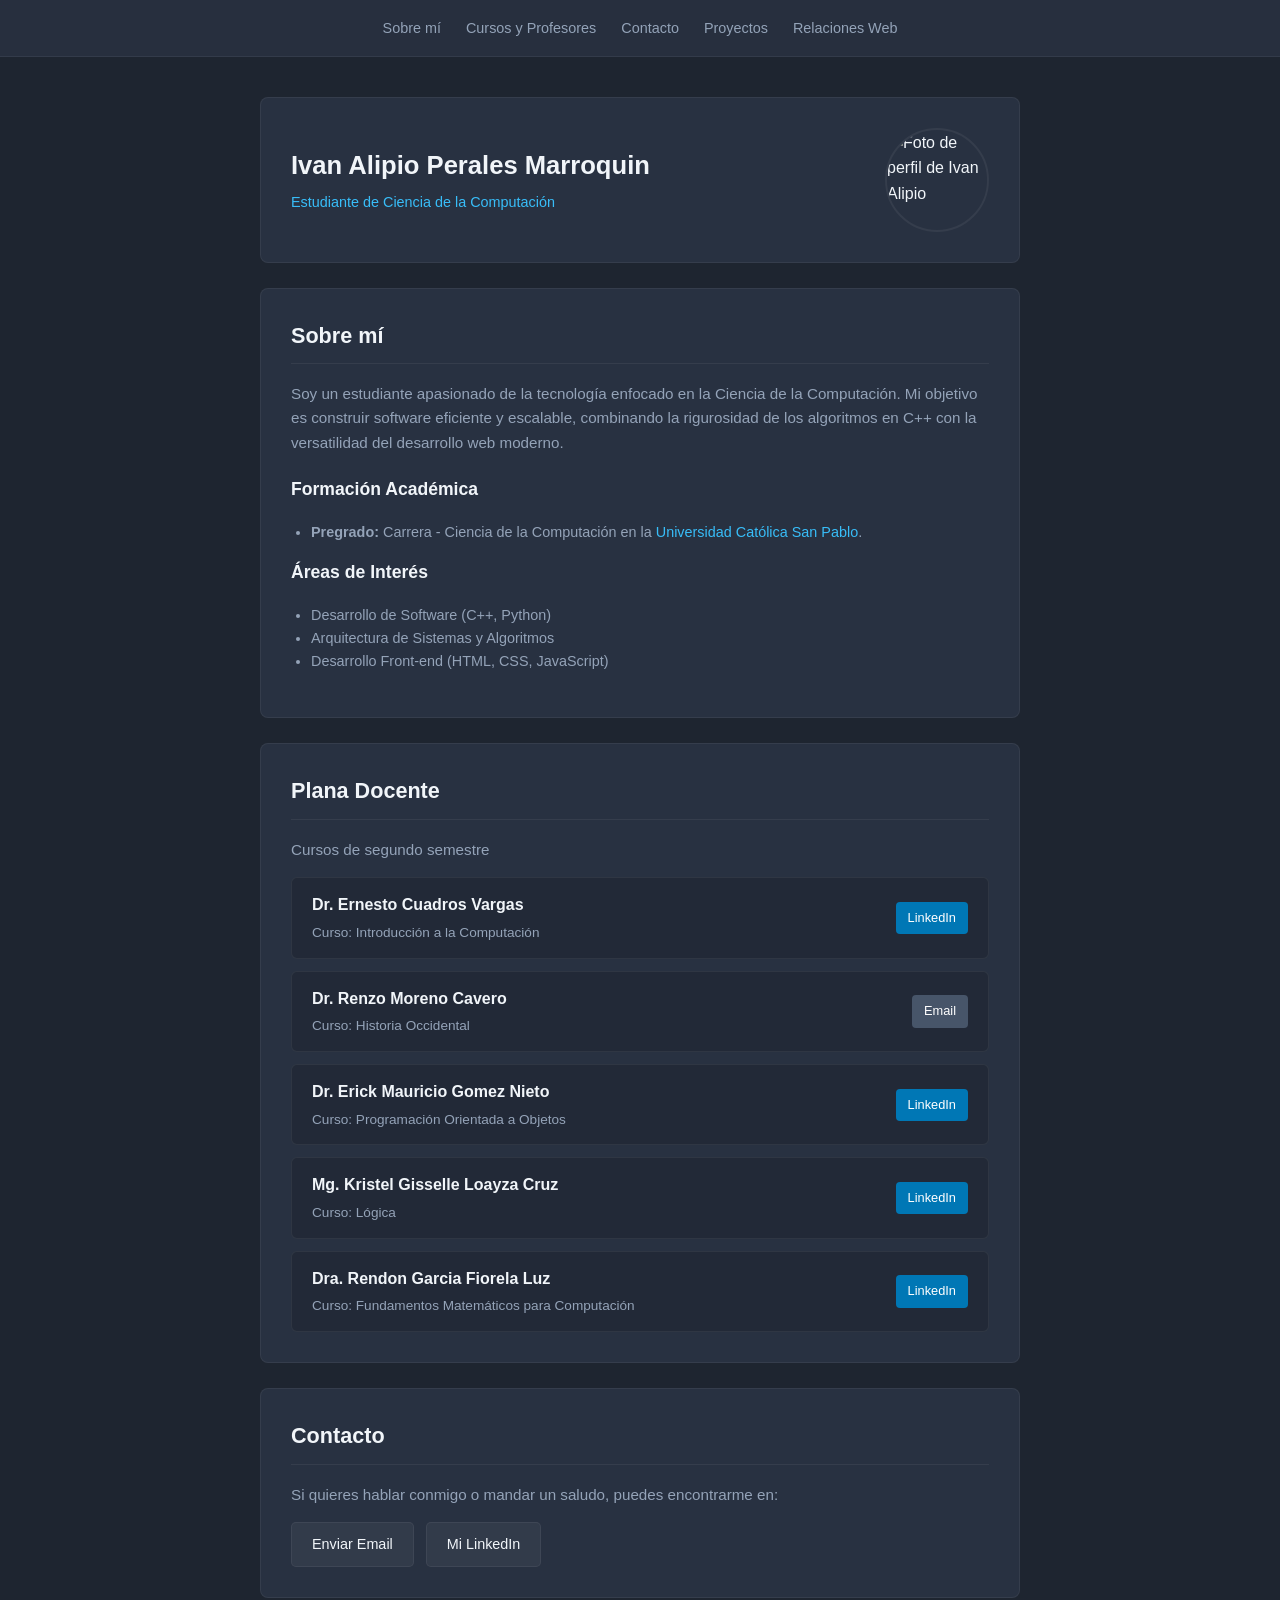
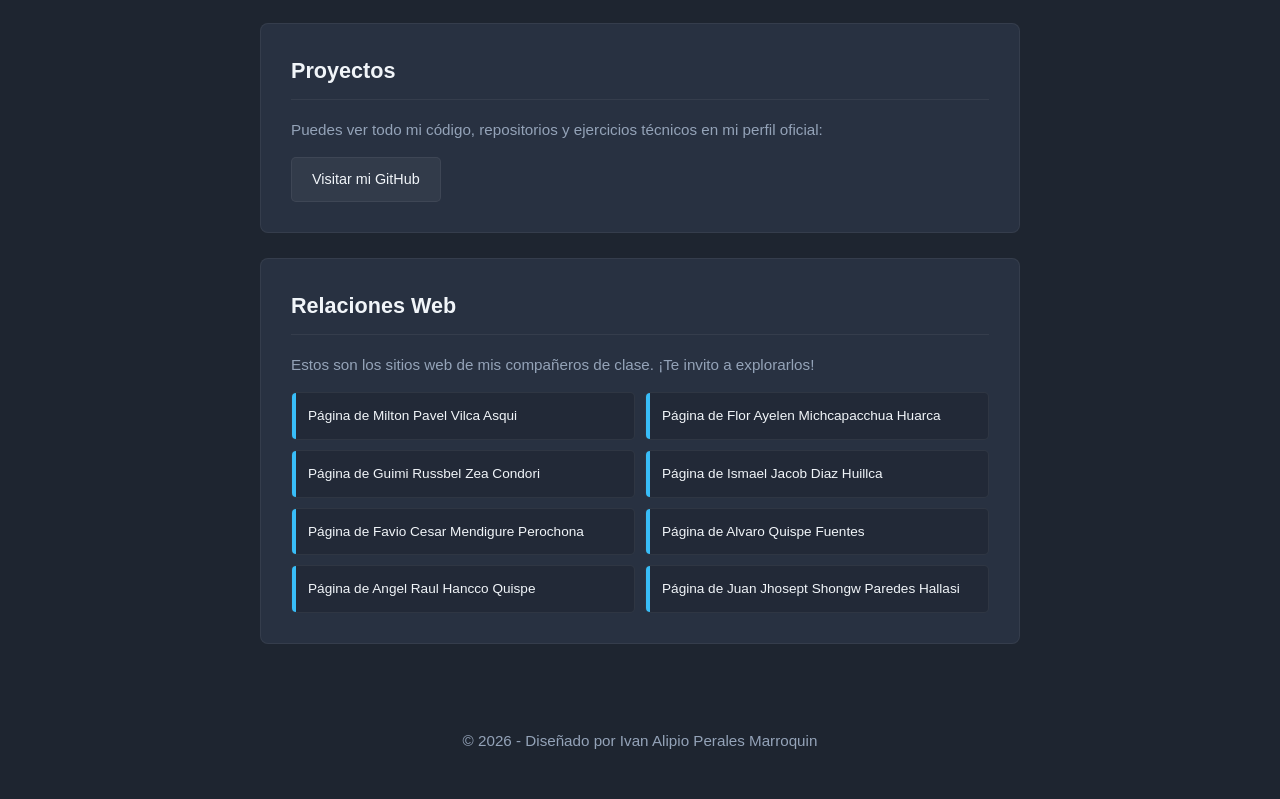
==== commit fc991bac: "Update index.html" ====
--- a/index.html
+++ b/index.html
@@ -369,6 +369,11 @@
                     <div class="barra-lateral"></div>
                     <span>Página de Flor Ayelen Michcapacchua Huarca</span>
                 </a>
+                
+                <a href="https://guimi-zea.github.io/" target="_blank" class="card-compañero">
+                    <div class="barra-lateral"></div>
+                    <span>Página de Guimi Russbel Zea Condori</span>
+                </a>
 
                 <a href="https://cdnglm.github.io/" target="_blank" class="card-compañero">
                     <div class="barra-lateral"></div>
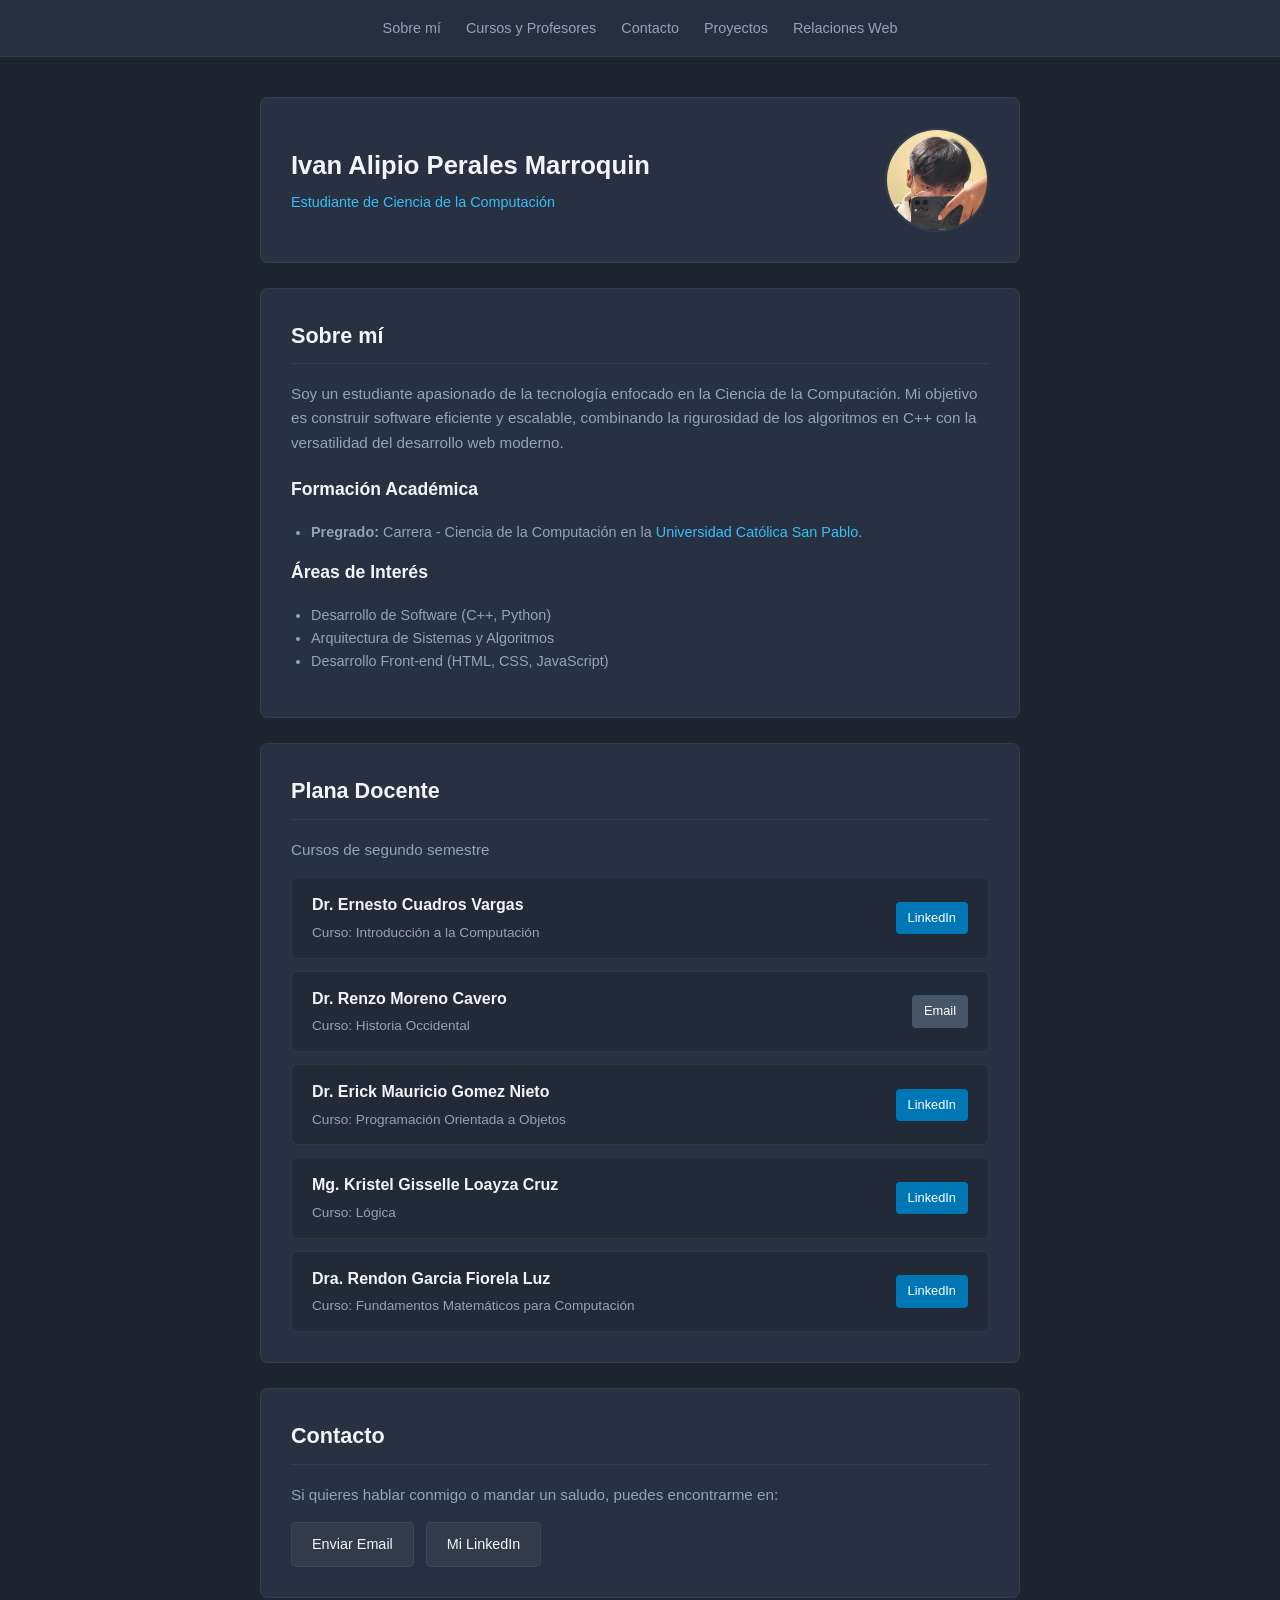
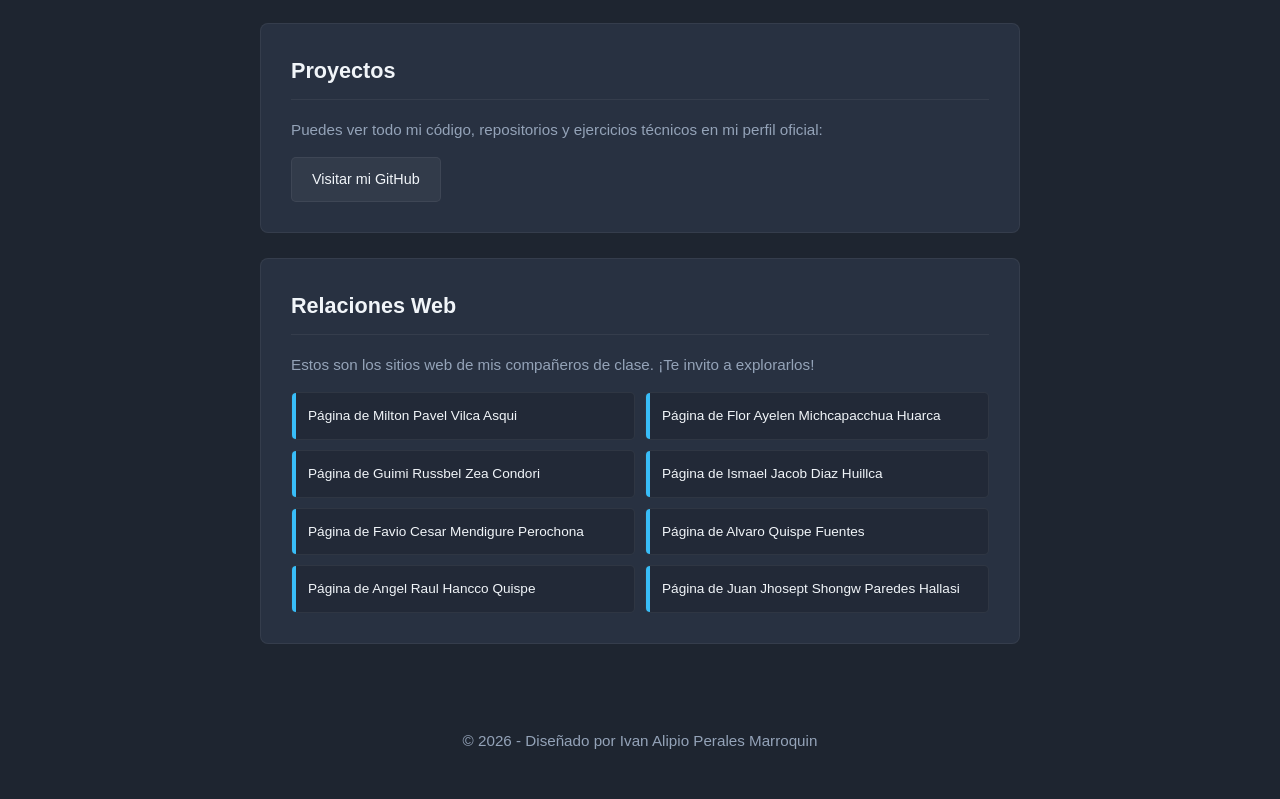
==== commit 06fdfb41: "Update index.html" ====
--- a/index.html
+++ b/index.html
@@ -263,7 +263,7 @@
                     <h1 style="margin-bottom: 5px; font-size: 1.6rem;">Ivan Alipio Perales Marroquin</h1>
                     <p style="margin: 0; color: var(--accent); font-size: 0.9rem;">Estudiante de Ciencia de la Computación</p>
                 </div>
-                <img src="yo.jpg" alt="Foto de perfil de Ivan Alipio" class="foto-perfil">
+                <img src="yo.jpeg" alt="Foto de perfil de Ivan Alipio" class="foto-perfil">
             </div>
         </section>
 
